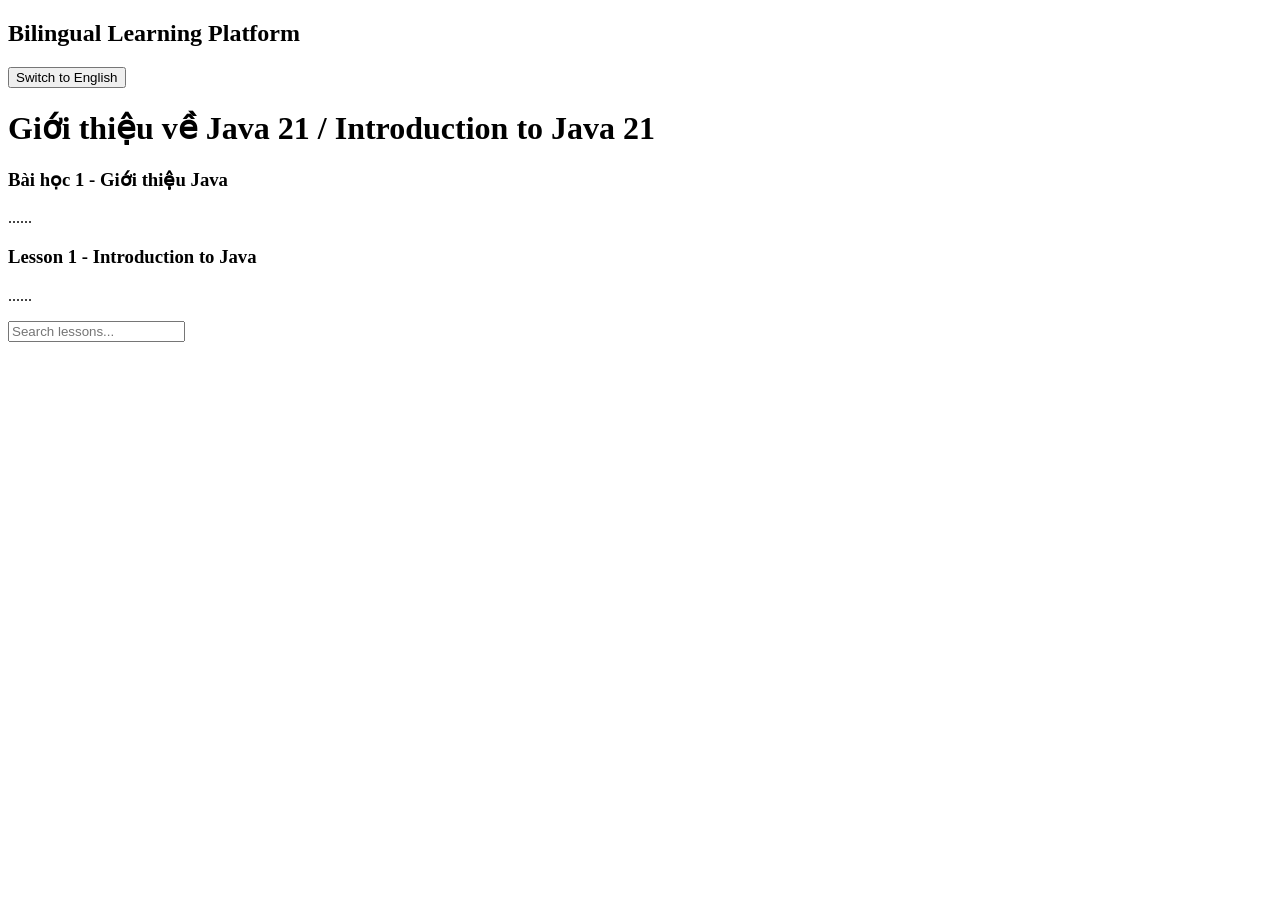
==== index.html @ 844599e8 "Create index.html for learning platform" ====
<!DOCTYPE html>
<html>
<head>
    <meta charset="UTF-8">
    <meta name="viewport" content="width=device-width, initial-scale=1.0">
    <link rel="stylesheet" href="assets/styles.css">
    <title>Learning Platform</title>
    <script src="assets/scripts.js" defer></script>
</head>
<body>
    <div class="sidebar">
        <h2>Bilingual Learning Platform</h2>
        <button id="toggleLanguage">Switch to English</button>
    </div>
    <div class="content">
        <h1 id="mainTitle">Giới thiệu về Java 21 / Introduction to Java 21</h1>
        <div id="lessons">
            <!-- Lessons will be injected here -->
        </div>
        <div class="search-box">
            <input type="text" id="searchInput" placeholder="Search lessons...">
        </div>
    </div>
    <script>
        const lessons = [
            { title: 'Bài học 1 - Giới thiệu Java', content: '......' },
            { title: 'Lesson 1 - Introduction to Java', content: '......' },
            // More lessons here
        ];

        function loadLessons() {
            const lessonsContainer = document.getElementById('lessons');
            lessons.forEach(lesson => {
                const lessonDiv = document.createElement('div');
                lessonDiv.innerHTML = `<h3>${lesson.title}</h3><p>${lesson.content}</p>`;
                lessonsContainer.appendChild(lessonDiv);
            });
        }

        document.getElementById('toggleLanguage').addEventListener('click', function() {
            // Logic to toggle between languages
        });

        loadLessons();
    </script>
</body>
</html>
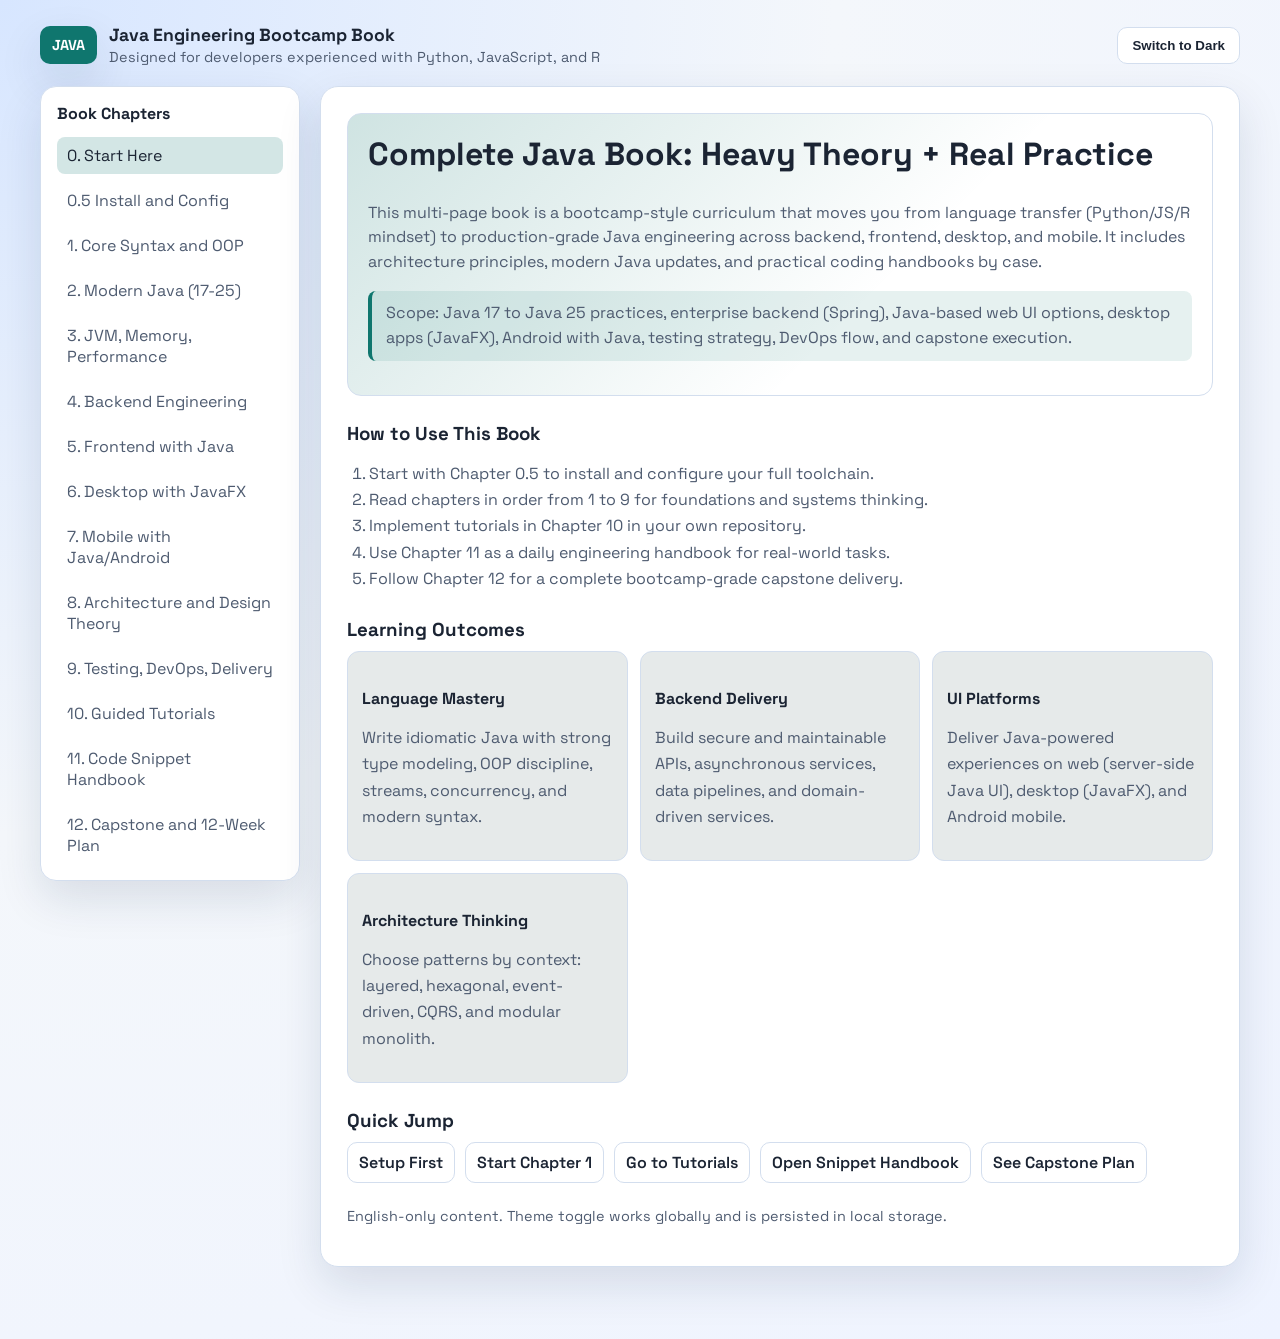
==== commit 0738c4aa: "Expand Java book with install/config blueprint and deeper design coverage" ====
--- a/index.html
+++ b/index.html
@@ -1,47 +1,108 @@
 <!DOCTYPE html>
-<html>
+<html lang="en">
 <head>
     <meta charset="UTF-8">
     <meta name="viewport" content="width=device-width, initial-scale=1.0">
+    <title>Java Bootcamp Book | From Python/JS/R to Full-Stack Java</title>
     <link rel="stylesheet" href="assets/styles.css">
-    <title>Learning Platform</title>
     <script src="assets/scripts.js" defer></script>
 </head>
 <body>
-    <div class="sidebar">
-        <h2>Bilingual Learning Platform</h2>
-        <button id="toggleLanguage">Switch to English</button>
-    </div>
-    <div class="content">
-        <h1 id="mainTitle">Giới thiệu về Java 21 / Introduction to Java 21</h1>
-        <div id="lessons">
-            <!-- Lessons will be injected here -->
-        </div>
-        <div class="search-box">
-            <input type="text" id="searchInput" placeholder="Search lessons...">
+    <div class="book-shell">
+        <header class="topbar reveal">
+            <div class="brand">
+                <div class="brand-badge">JAVA</div>
+                <div>
+                    <h1>Java Engineering Bootcamp Book</h1>
+                    <p>Designed for developers experienced with Python, JavaScript, and R</p>
+                </div>
+            </div>
+            <button id="themeToggle" class="theme-toggle">Switch Theme</button>
+        </header>
+
+        <div class="grid">
+            <aside class="sidebar reveal">
+                <h2>Book Chapters</h2>
+                <ul class="nav-list">
+                    <li><a href="index.html">0. Start Here</a></li>
+                    <li><a href="install-config.html">0.5 Install and Config</a></li>
+                    <li><a href="core-syntax.html">1. Core Syntax and OOP</a></li>
+                    <li><a href="modern-java.html">2. Modern Java (17-25)</a></li>
+                    <li><a href="jvm-and-performance.html">3. JVM, Memory, Performance</a></li>
+                    <li><a href="backend-enterprise.html">4. Backend Engineering</a></li>
+                    <li><a href="frontend-java.html">5. Frontend with Java</a></li>
+                    <li><a href="desktop-javafx.html">6. Desktop with JavaFX</a></li>
+                    <li><a href="mobile-android.html">7. Mobile with Java/Android</a></li>
+                    <li><a href="architecture-design.html">8. Architecture and Design Theory</a></li>
+                    <li><a href="testing-devops.html">9. Testing, DevOps, Delivery</a></li>
+                    <li><a href="tutorials.html">10. Guided Tutorials</a></li>
+                    <li><a href="handbook.html">11. Code Snippet Handbook</a></li>
+                    <li><a href="capstone-roadmap.html">12. Capstone and 12-Week Plan</a></li>
+                </ul>
+            </aside>
+
+            <main class="content reveal">
+                <section class="hero">
+                    <h2>Complete Java Book: Heavy Theory + Real Practice</h2>
+                    <p>
+                        This multi-page book is a bootcamp-style curriculum that moves you from language transfer
+                        (Python/JS/R mindset) to production-grade Java engineering across backend, frontend, desktop,
+                        and mobile. It includes architecture principles, modern Java updates, and practical coding
+                        handbooks by case.
+                    </p>
+                    <p class="note">
+                        Scope: Java 17 to Java 25 practices, enterprise backend (Spring), Java-based web UI options,
+                        desktop apps (JavaFX), Android with Java, testing strategy, DevOps flow, and capstone execution.
+                    </p>
+                </section>
+
+                <section class="section">
+                    <h3>How to Use This Book</h3>
+                    <ol>
+                        <li>Start with Chapter 0.5 to install and configure your full toolchain.</li>
+                        <li>Read chapters in order from 1 to 9 for foundations and systems thinking.</li>
+                        <li>Implement tutorials in Chapter 10 in your own repository.</li>
+                        <li>Use Chapter 11 as a daily engineering handbook for real-world tasks.</li>
+                        <li>Follow Chapter 12 for a complete bootcamp-grade capstone delivery.</li>
+                    </ol>
+                </section>
+
+                <section class="section">
+                    <h3>Learning Outcomes</h3>
+                    <div class="card-grid">
+                        <article class="card">
+                            <h4>Language Mastery</h4>
+                            <p>Write idiomatic Java with strong type modeling, OOP discipline, streams, concurrency, and modern syntax.</p>
+                        </article>
+                        <article class="card">
+                            <h4>Backend Delivery</h4>
+                            <p>Build secure and maintainable APIs, asynchronous services, data pipelines, and domain-driven services.</p>
+                        </article>
+                        <article class="card">
+                            <h4>UI Platforms</h4>
+                            <p>Deliver Java-powered experiences on web (server-side Java UI), desktop (JavaFX), and Android mobile.</p>
+                        </article>
+                        <article class="card">
+                            <h4>Architecture Thinking</h4>
+                            <p>Choose patterns by context: layered, hexagonal, event-driven, CQRS, and modular monolith.</p>
+                        </article>
+                    </div>
+                </section>
+
+                <section class="section">
+                    <h3>Quick Jump</h3>
+                    <div class="chapter-links">
+                        <a href="install-config.html">Setup First</a>
+                        <a href="core-syntax.html">Start Chapter 1</a>
+                        <a href="tutorials.html">Go to Tutorials</a>
+                        <a href="handbook.html">Open Snippet Handbook</a>
+                        <a href="capstone-roadmap.html">See Capstone Plan</a>
+                    </div>
+                </section>
+
+                <p class="footer">English-only content. Theme toggle works globally and is persisted in local storage.</p>
+            </main>
         </div>
     </div>
-    <script>
-        const lessons = [
-            { title: 'Bài học 1 - Giới thiệu Java', content: '......' },
-            { title: 'Lesson 1 - Introduction to Java', content: '......' },
-            // More lessons here
-        ];
-
-        function loadLessons() {
-            const lessonsContainer = document.getElementById('lessons');
-            lessons.forEach(lesson => {
-                const lessonDiv = document.createElement('div');
-                lessonDiv.innerHTML = `<h3>${lesson.title}</h3><p>${lesson.content}</p>`;
-                lessonsContainer.appendChild(lessonDiv);
-            });
-        }
-
-        document.getElementById('toggleLanguage').addEventListener('click', function() {
-            // Logic to toggle between languages
-        });
-
-        loadLessons();
-    </script>
 </body>
 </html>
--- a/assets/styles.css
+++ b/assets/styles.css
@@ -0,0 +1,307 @@
+@import url('https://fonts.googleapis.com/css2?family=Space+Grotesk:wght@400;500;700&family=IBM+Plex+Mono:wght@400;500&display=swap');
+
+:root {
+    --bg: #f4f7fb;
+    --bg-elev: #ffffff;
+    --bg-accent: radial-gradient(circle at top left, #d7e6ff 0%, #f4f7fb 45%, #eef3ff 100%);
+    --text: #1b2433;
+    --text-muted: #4e5b70;
+    --primary: #0f766e;
+    --primary-strong: #0b5f59;
+    --border: #d3deee;
+    --code-bg: #e9eef9;
+    --shadow: 0 18px 45px rgba(19, 40, 72, 0.12);
+    --ok: #0d9488;
+    --warn: #c2410c;
+}
+
+[data-theme="dark"] {
+    --bg: #0a1222;
+    --bg-elev: #111c32;
+    --bg-accent: radial-gradient(circle at top left, #1c315d 0%, #0a1222 55%, #101f38 100%);
+    --text: #e8f1ff;
+    --text-muted: #a8b6ce;
+    --primary: #5eead4;
+    --primary-strong: #2dd4bf;
+    --border: #2e3f5e;
+    --code-bg: #08101f;
+    --shadow: 0 20px 45px rgba(0, 0, 0, 0.45);
+    --ok: #34d399;
+    --warn: #fb923c;
+}
+
+* {
+    box-sizing: border-box;
+}
+
+html,
+body {
+    margin: 0;
+    padding: 0;
+    font-family: 'Space Grotesk', sans-serif;
+    color: var(--text);
+    background: var(--bg-accent);
+    min-height: 100%;
+}
+
+a {
+    color: inherit;
+}
+
+.book-shell {
+    width: min(1200px, 94vw);
+    margin: 0 auto;
+    padding: 24px 0 72px;
+}
+
+.topbar {
+    display: flex;
+    justify-content: space-between;
+    align-items: center;
+    gap: 12px;
+    margin-bottom: 20px;
+}
+
+.brand {
+    display: flex;
+    gap: 12px;
+    align-items: center;
+}
+
+.brand-badge {
+    background: var(--primary);
+    color: #ffffff;
+    border-radius: 10px;
+    font-weight: 700;
+    padding: 10px 12px;
+    font-size: 0.9rem;
+    box-shadow: var(--shadow);
+}
+
+.brand h1 {
+    margin: 0;
+    font-size: 1.1rem;
+}
+
+.brand p {
+    margin: 2px 0 0;
+    color: var(--text-muted);
+    font-size: 0.9rem;
+}
+
+.theme-toggle {
+    border: 1px solid var(--border);
+    background: var(--bg-elev);
+    color: var(--text);
+    border-radius: 10px;
+    padding: 10px 14px;
+    cursor: pointer;
+    font-weight: 600;
+}
+
+.grid {
+    display: grid;
+    grid-template-columns: 260px 1fr;
+    gap: 20px;
+}
+
+.sidebar {
+    background: var(--bg-elev);
+    border: 1px solid var(--border);
+    border-radius: 16px;
+    padding: 16px;
+    box-shadow: var(--shadow);
+    position: sticky;
+    top: 20px;
+    align-self: start;
+}
+
+.sidebar h2 {
+    margin-top: 0;
+    font-size: 1rem;
+}
+
+.nav-list {
+    list-style: none;
+    margin: 0;
+    padding: 0;
+    display: flex;
+    flex-direction: column;
+    gap: 8px;
+}
+
+.nav-list a {
+    text-decoration: none;
+    color: var(--text-muted);
+    padding: 8px 10px;
+    border-radius: 8px;
+    display: block;
+    transition: 0.2s ease;
+}
+
+.nav-list a:hover,
+.nav-list a.active {
+    background: color-mix(in hsl, var(--primary) 18%, transparent);
+    color: var(--text);
+}
+
+.content {
+    background: var(--bg-elev);
+    border: 1px solid var(--border);
+    border-radius: 18px;
+    padding: 26px;
+    box-shadow: var(--shadow);
+}
+
+.hero {
+    border: 1px solid var(--border);
+    border-radius: 14px;
+    padding: 20px;
+    background: linear-gradient(135deg, color-mix(in hsl, var(--primary) 20%, transparent), transparent 62%);
+}
+
+.hero h2 {
+    margin-top: 0;
+    font-size: clamp(1.4rem, 2.8vw, 2rem);
+}
+
+.hero p {
+    color: var(--text-muted);
+    line-height: 1.55;
+}
+
+.note {
+    border-left: 4px solid var(--primary);
+    padding: 10px 14px;
+    background: color-mix(in hsl, var(--primary) 10%, transparent);
+    border-radius: 8px;
+    margin: 14px 0;
+}
+
+.section {
+    margin-top: 26px;
+}
+
+.section h3,
+.section h4 {
+    margin-bottom: 10px;
+}
+
+.section p,
+.section li {
+    color: var(--text-muted);
+    line-height: 1.65;
+}
+
+.section ul,
+.section ol {
+    padding-left: 22px;
+}
+
+.code-block {
+    position: relative;
+    margin: 14px 0;
+}
+
+.code-block button {
+    position: absolute;
+    right: 10px;
+    top: 10px;
+    border: 1px solid var(--border);
+    background: var(--bg-elev);
+    color: var(--text);
+    border-radius: 8px;
+    font-size: 0.8rem;
+    padding: 4px 8px;
+    cursor: pointer;
+}
+
+pre {
+    overflow-x: auto;
+    margin: 0;
+    background: var(--code-bg);
+    border: 1px solid var(--border);
+    border-radius: 12px;
+    padding: 16px;
+}
+
+code {
+    font-family: 'IBM Plex Mono', monospace;
+    font-size: 0.9rem;
+}
+
+.inline-code {
+    padding: 1px 6px;
+    background: var(--code-bg);
+    border: 1px solid var(--border);
+    border-radius: 6px;
+    font-family: 'IBM Plex Mono', monospace;
+    font-size: 0.84rem;
+}
+
+.card-grid {
+    display: grid;
+    grid-template-columns: repeat(auto-fit, minmax(220px, 1fr));
+    gap: 12px;
+}
+
+.card {
+    border: 1px solid var(--border);
+    border-radius: 12px;
+    padding: 14px;
+    background: color-mix(in hsl, var(--bg-elev) 88%, var(--primary) 12%);
+}
+
+.chapter-links {
+    display: flex;
+    flex-wrap: wrap;
+    gap: 10px;
+}
+
+.chapter-links a {
+    text-decoration: none;
+    font-weight: 600;
+    border: 1px solid var(--border);
+    padding: 9px 11px;
+    border-radius: 10px;
+    background: var(--bg-elev);
+}
+
+.footer {
+    margin-top: 24px;
+    color: var(--text-muted);
+    font-size: 0.9rem;
+}
+
+@media (max-width: 980px) {
+    .grid {
+        grid-template-columns: 1fr;
+    }
+
+    .sidebar {
+        position: static;
+    }
+}
+
+.reveal {
+    animation: rise 0.6s ease both;
+}
+
+.reveal:nth-child(2) {
+    animation-delay: 0.08s;
+}
+
+.reveal:nth-child(3) {
+    animation-delay: 0.16s;
+}
+
+@keyframes rise {
+    from {
+        opacity: 0;
+        transform: translateY(10px);
+    }
+    to {
+        opacity: 1;
+        transform: translateY(0);
+    }
+}
